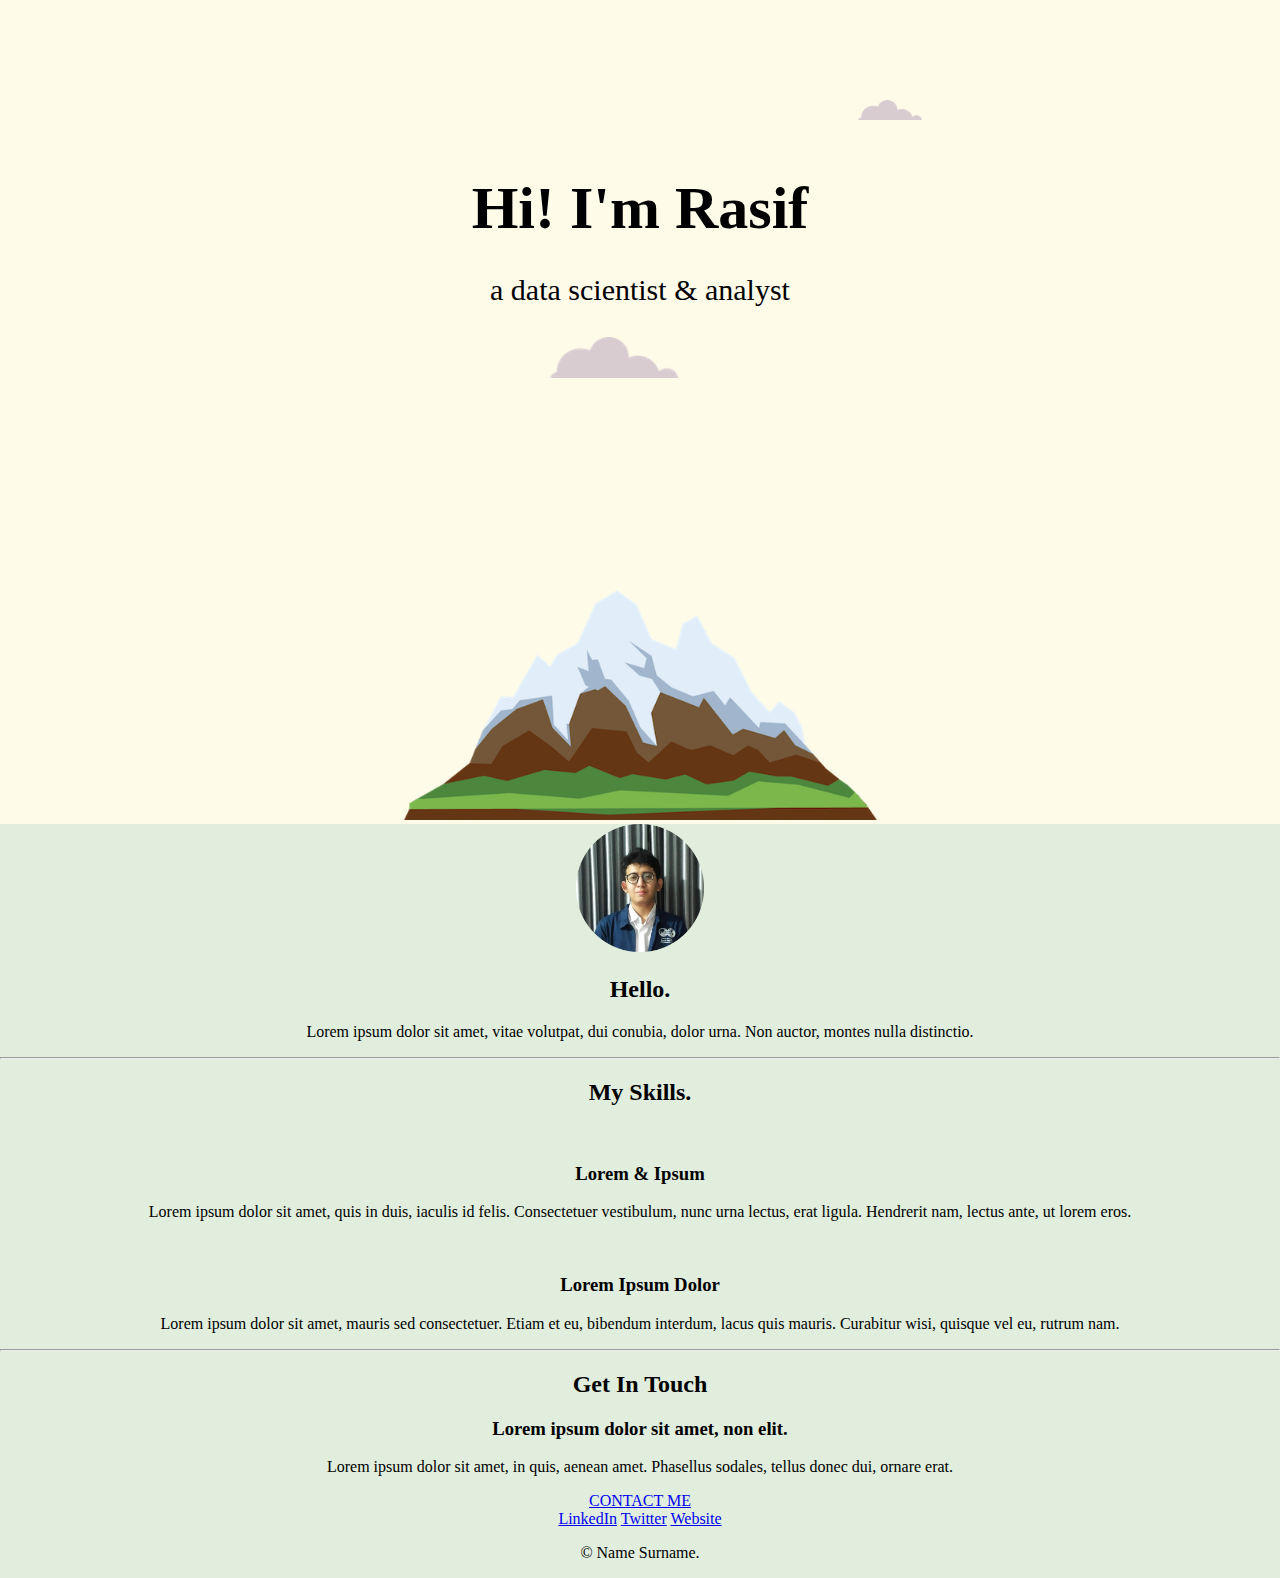
==== Basic HTML with CSS/index.html @ c48f8cdd "Editing top container CSS" ====
<!DOCTYPE html>
<html lang="en">
<head>
    <meta charset="UTF-8">
    <meta http-equiv="X-UA-Compatible" content="IE=edge">
    <meta name="viewport" content="width=device-width, initial-scale=1.0">
    <title>Nahari Rasif</title>

    <link rel="stylesheet" href="css/style.css">
</head>
<body>
    <div class="top-container">
        <img class='top-cloud' src="images/cloud.png" alt="">
        <h1 class="name-text">Hi! I'm <span class='name-style'>Rasif</span></h1>
        <p class="job-position">a data scientist & analyst</p>
        <img class='bottom-cloud' src="images/cloud.png" alt="">
        <img class='mountain' src="images/mountain.png" alt="">
    </div>

    <div class="middle-container">
        <div class="profile">
            <img class="profile-pic" src="images/NR ProfPic.png" alt="">
            <h2>Hello.</h2>
            <p>Lorem ipsum dolor sit amet, vitae volutpat, dui conubia, dolor urna. Non auctor, montes nulla distinctio.</p>
        </div>
        <hr>
        <div class="skills">
            <h2>My Skills.</h2>
            <div div class="skill-row">
            <img class="" src="" alt="">
            <h3>Lorem & Ipsum</h3>
            <p>Lorem ipsum dolor sit amet, quis in duis, iaculis id felis. Consectetuer vestibulum, nunc urna lectus, erat ligula. Hendrerit nam, lectus ante, ut lorem eros.</p>
        </div>
        <div class="skill-row">
            <img class="" src="" alt="">
            <h3>Lorem Ipsum Dolor</h3>
            <p>Lorem ipsum dolor sit amet, mauris sed consectetuer. Etiam et eu, bibendum interdum, lacus quis mauris. Curabitur wisi, quisque vel eu, rutrum nam.</p>
        </div>
        </div>
        <hr>
        <div class="contact-me">
            <h2>Get In Touch</h2>
            <h3>Lorem ipsum dolor sit amet, non elit.</h3>
            <p>Lorem ipsum dolor sit amet, in quis, aenean amet. Phasellus sodales, tellus donec dui, ornare erat.</p>
            <a class="btn" href="mailto:name@email.com">CONTACT ME</a>
        </div>
    </div>

    <div class="bottom-container">
        <a class="footer-link" href="https://www.linkedin.com/">LinkedIn</a>
        <a class="footer-link" href="https://twitter.com/">Twitter</a>
        <a class="footer-link" href="https://www.appbrewery.co/">Website</a>
        <p>© Name Surname.</p>
    </div>
</body>
</html>
---- Basic HTML with CSS/css/style.css ----
body{
    margin: 0px;
    background-color: #E1EEDD;
    text-align: center;
}

h1 {
    margin-top: 0px;
}

.top-container{
    background-color: #FEFBE9;
    position: relative;
    padding-top: 100px;
}

.profile-pic {
    width: 10%;
}

.name-text {
    width: 600px;
    font-size: 60px;
    margin: 0px auto 0px auto;
}

.job-position{
    font-size: 30px;
}

.top-cloud {
    width: 5%;
    position: relative;
    margin-left: 500px;
    margin-bottom: 50px;

}

.bottom-cloud {
    width: 10%;
    position: absolute;
    left: 550px;
    
}

.mountain {
    margin-top: 200px;
    width: 37%;
}
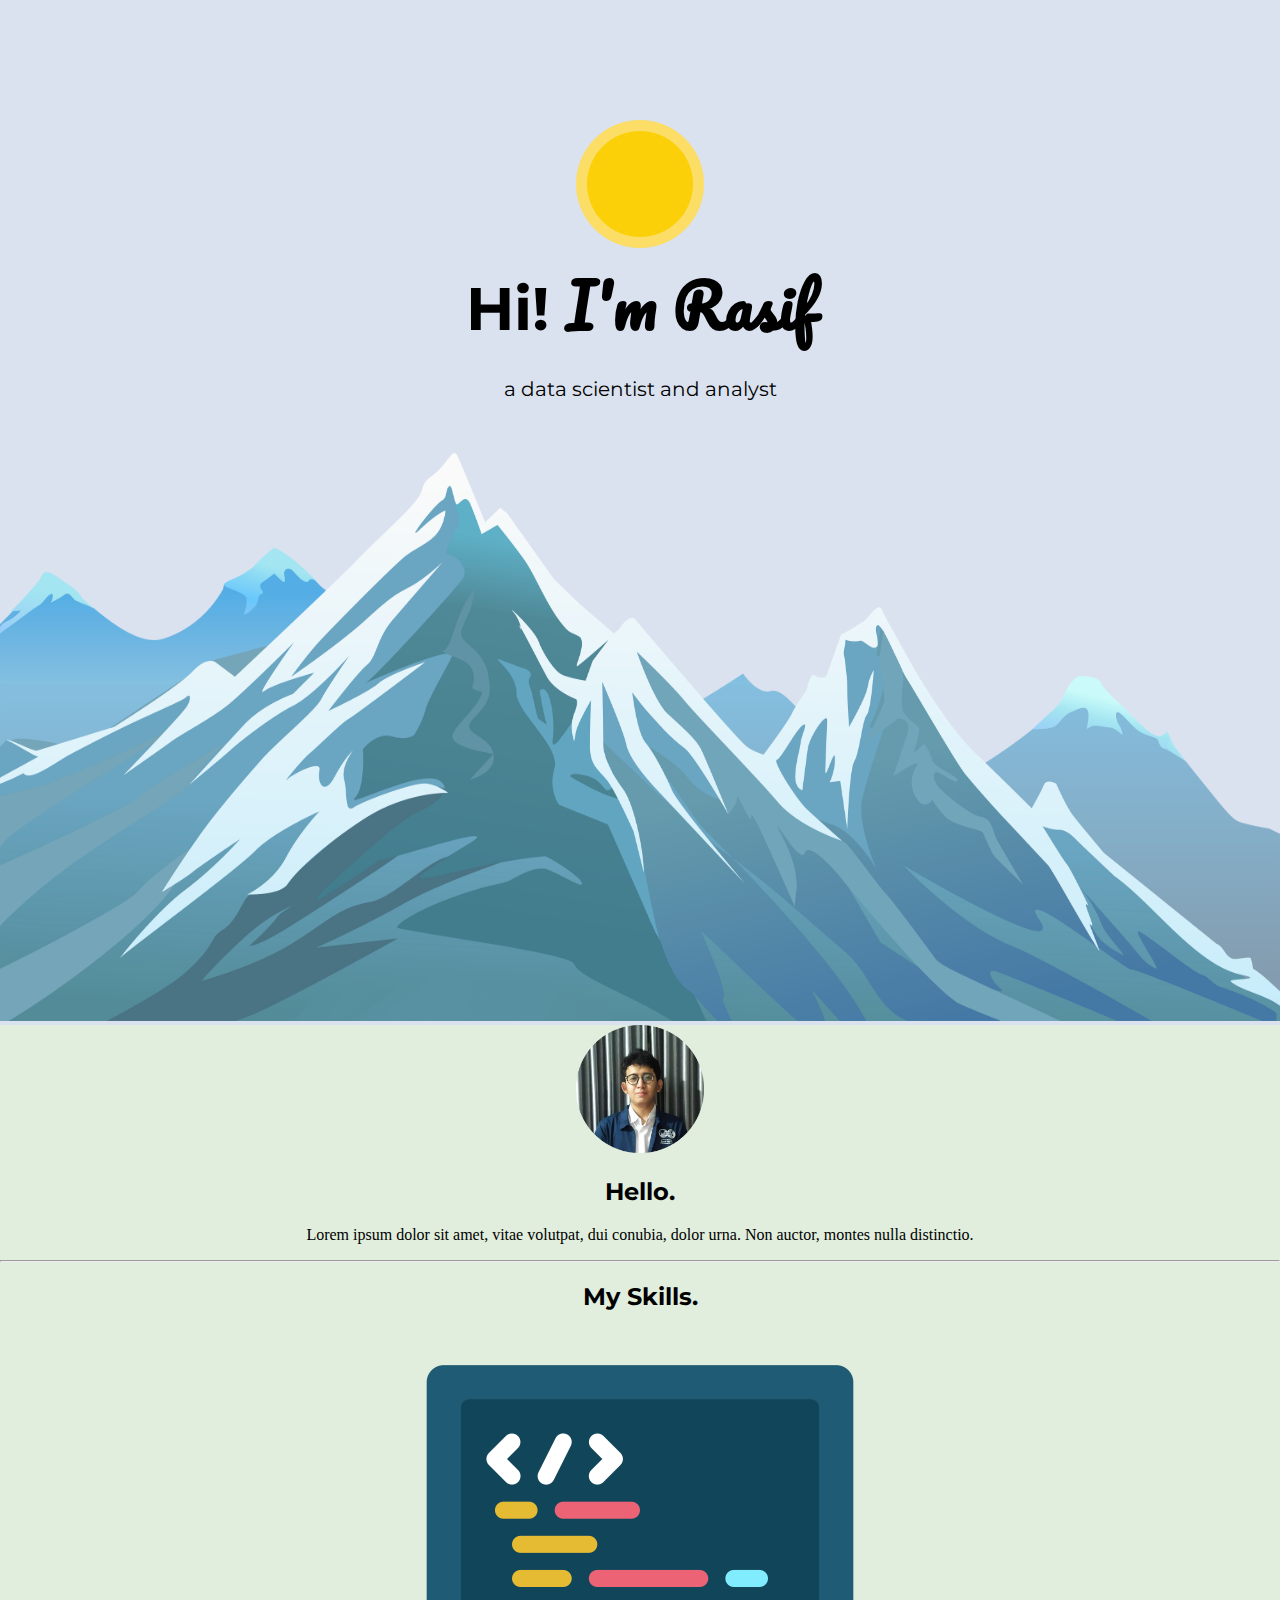
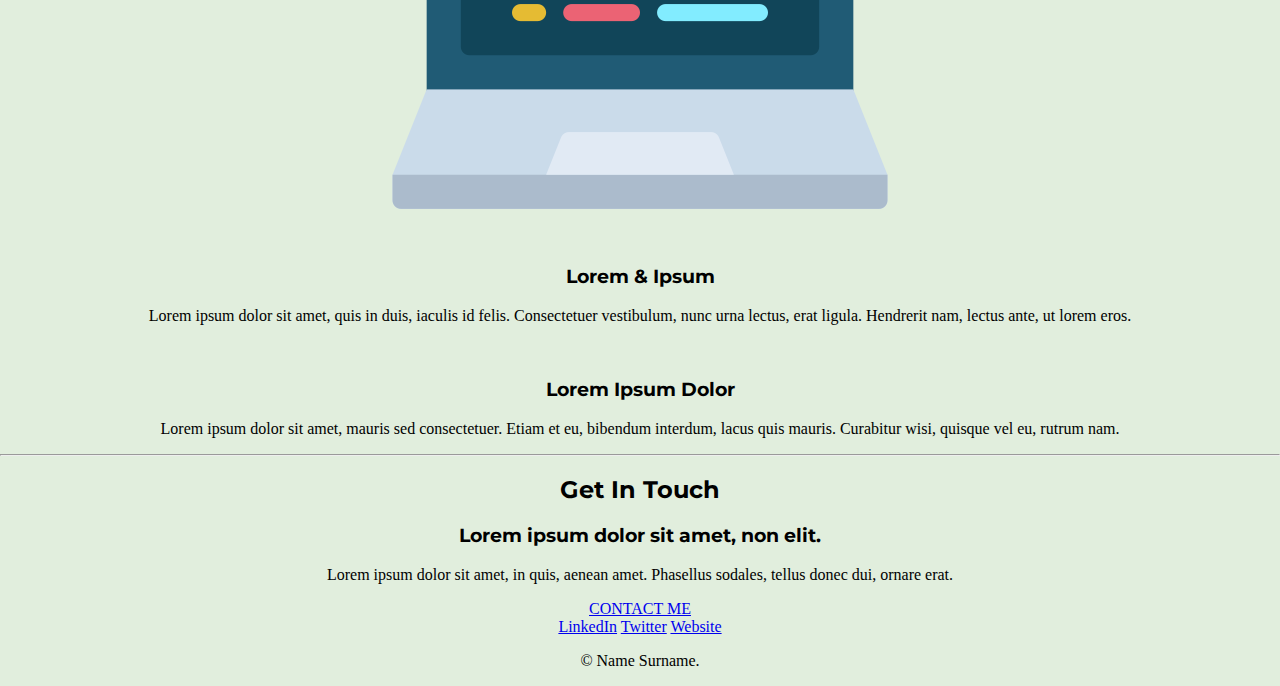
==== commit 7a6d091a: "Add some image" ====
--- a/Basic HTML with CSS/index.html
+++ b/Basic HTML with CSS/index.html
@@ -7,13 +7,15 @@
     <title>Nahari Rasif</title>
 
     <link rel="stylesheet" href="css/style.css">
+    <link rel="preconnect" href="https://fonts.googleapis.com">
+    <link rel="preconnect" href="https://fonts.gstatic.com" crossorigin>
+    <link href="https://fonts.googleapis.com/css2?family=Montserrat&family=Pacifico&display=swap" rel="stylesheet">
 </head>
 <body>
     <div class="top-container">
-        <img class='top-cloud' src="images/cloud.png" alt="">
-        <h1 class="name-text">Hi! I'm <span class='name-style'>Rasif</span></h1>
-        <p class="job-position">a data scientist & analyst</p>
-        <img class='bottom-cloud' src="images/cloud.png" alt="">
+        <img class="sun" src="images/sun.png" alt="">
+        <h1 class="name-text">Hi! <span class='name-style'>I'm Rasif</span></h1>
+        <p class="job-position">a data scientist and analyst</p>
         <img class='mountain' src="images/mountain.png" alt="">
     </div>
 
@@ -27,7 +29,7 @@
         <div class="skills">
             <h2>My Skills.</h2>
             <div div class="skill-row">
-            <img class="" src="" alt="">
+            <img class="" src="images/programming.png" alt="">
             <h3>Lorem & Ipsum</h3>
             <p>Lorem ipsum dolor sit amet, quis in duis, iaculis id felis. Consectetuer vestibulum, nunc urna lectus, erat ligula. Hendrerit nam, lectus ante, ut lorem eros.</p>
         </div>
--- a/Basic HTML with CSS/css/style.css
+++ b/Basic HTML with CSS/css/style.css
@@ -6,10 +6,27 @@
 
 h1 {
     margin-top: 0px;
+    font-family: 'montserrat', sans-serif;
+}
+
+h2 {
+    font-family: 'montserrat', sans-serif;
+}
+
+h3 {
+    font-family: 'montserrat', sans-serif;
+}
+
+.name-text {
+    font-family: 'Montserrat', sans-serif;
+}
+
+.name-style {
+    font-family: 'Pacifico', cursive;
 }
 
 .top-container{
-    background-color: #FEFBE9;
+    background-color: #DBE2EF;
     position: relative;
     padding-top: 100px;
 }
@@ -25,25 +42,22 @@
 }
 
 .job-position{
-    font-size: 30px;
+    font-size: 20px;
+    font-family: 'montserrat', sans-serif;
 }
 
-.top-cloud {
-    width: 5%;
+.sun{
     position: relative;
-    margin-left: 500px;
-    margin-bottom: 50px;
-
+    margin-top: 20px;
+    width: 10%;
 }
 
-.bottom-cloud {
-    width: 10%;
-    position: absolute;
-    left: 550px;
-    
-}
 
 .mountain {
-    margin-top: 200px;
-    width: 37%;
+    margin-top: 0px;
+    margin-bottom: 0px;
+    position: relative;
+    width: 100%;
+    height: 600px;
+    image-resolution: 300dpi;
 }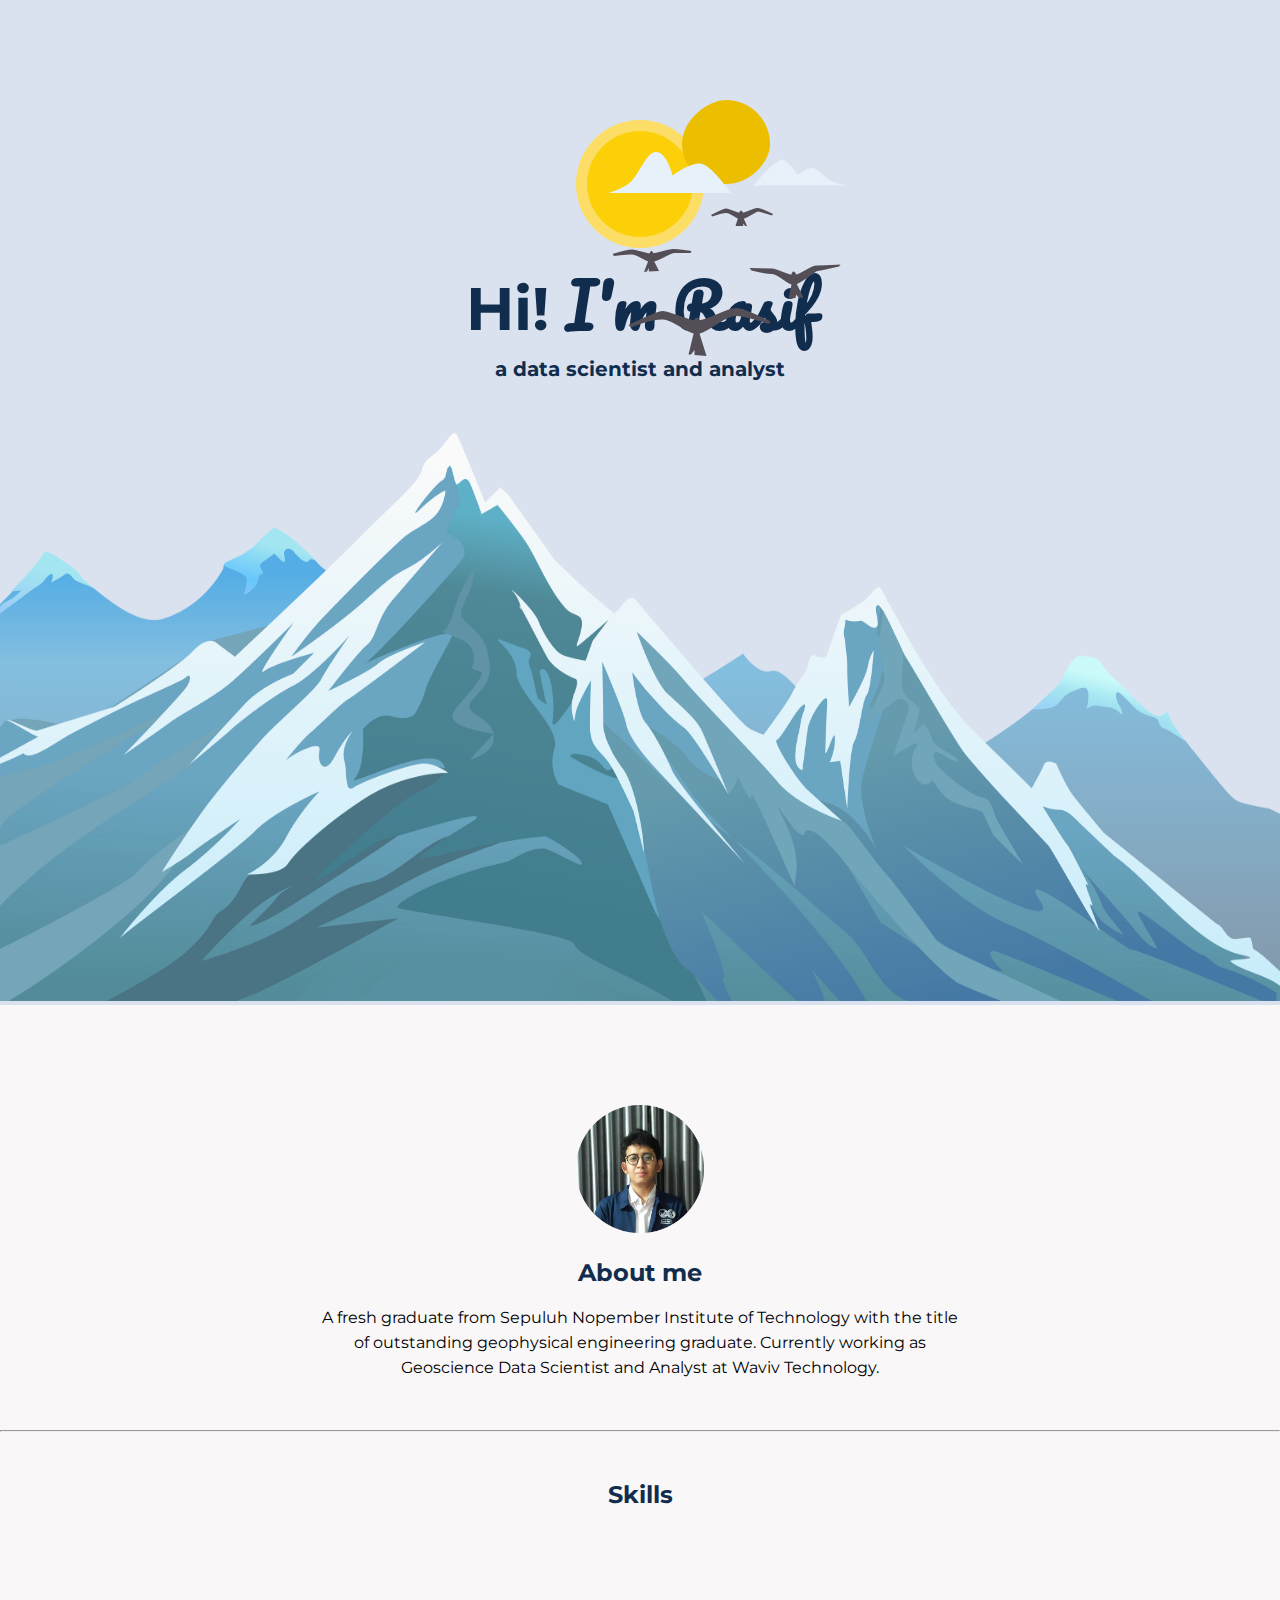
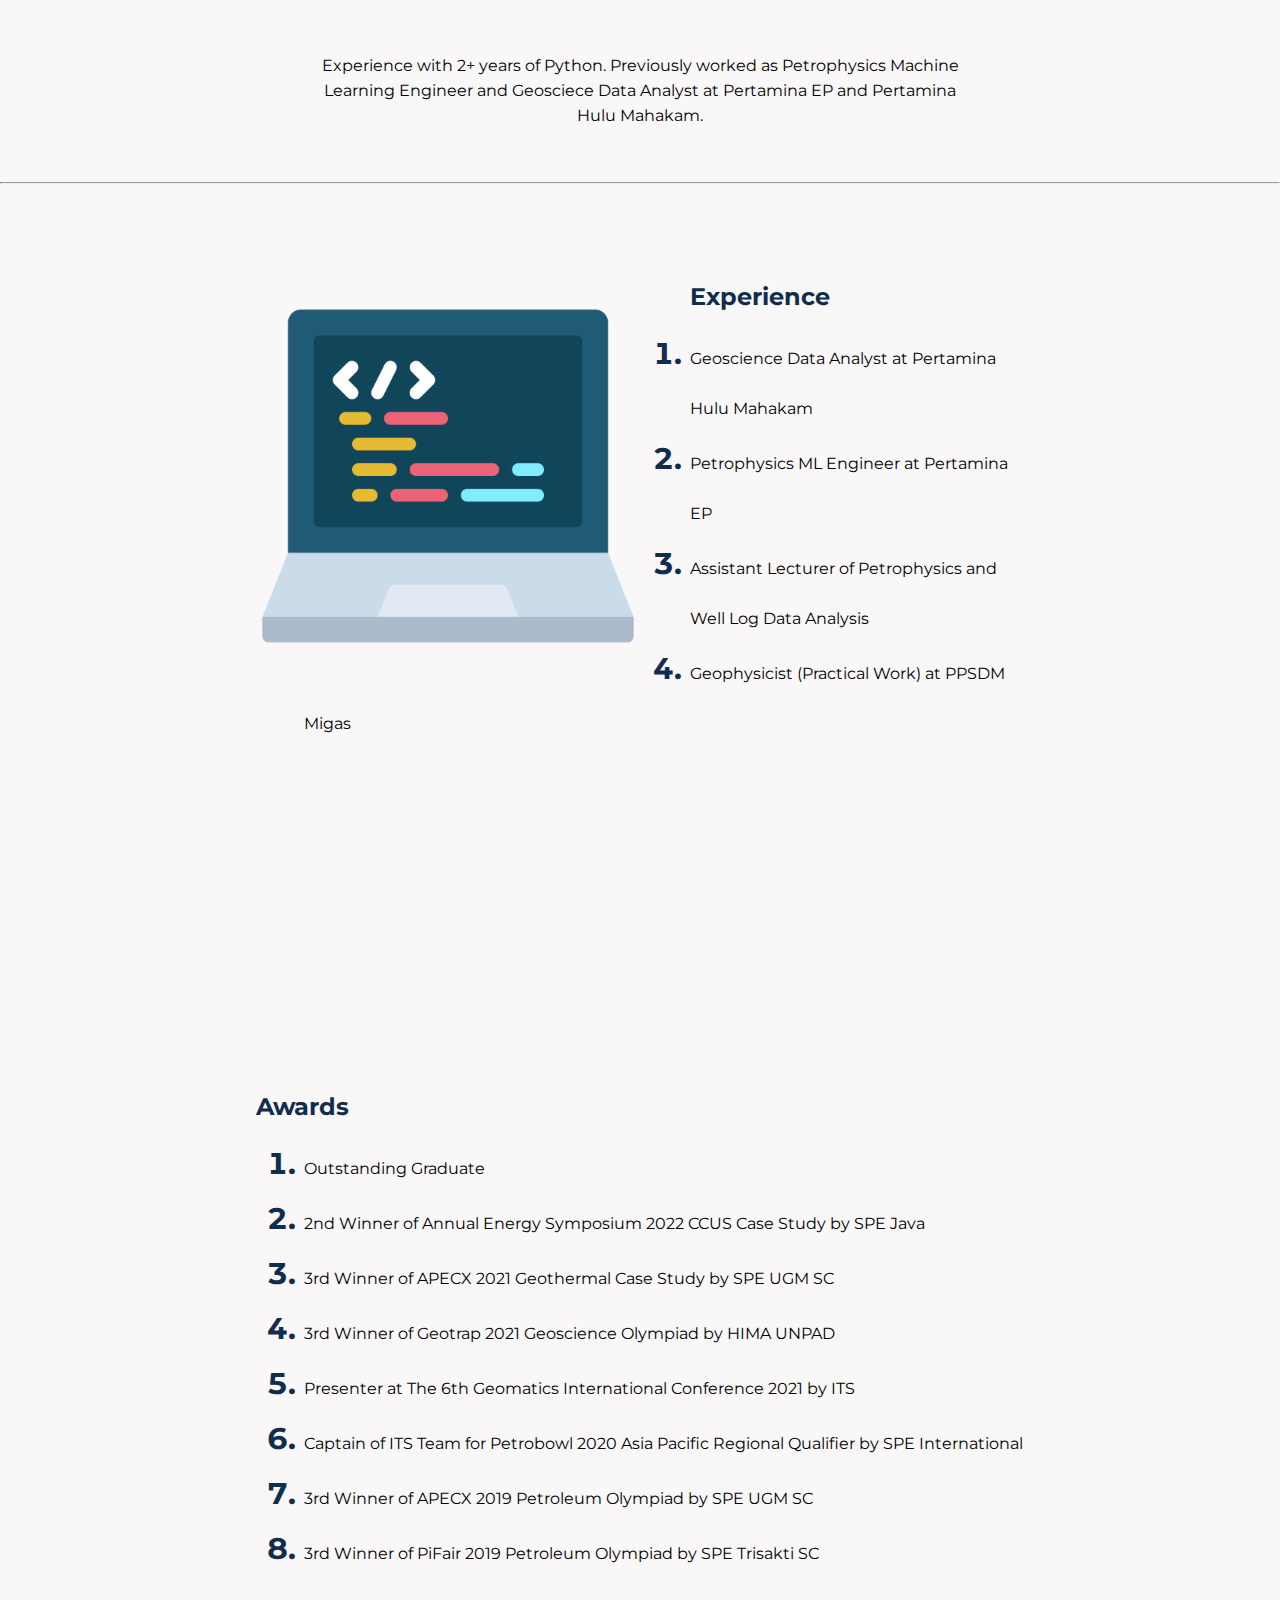
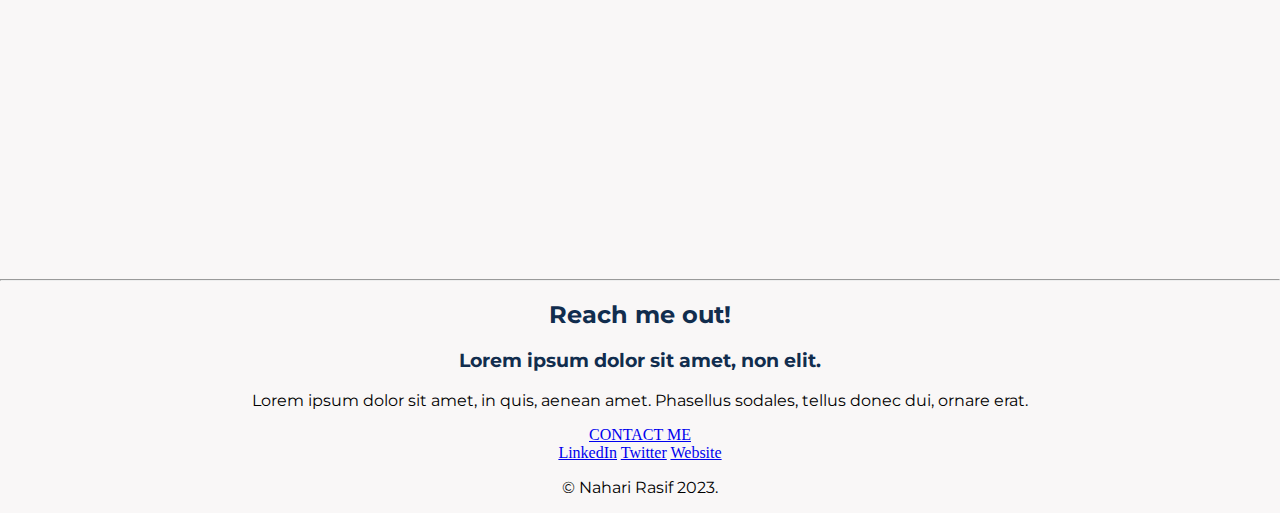
==== commit 81da3e17: "Add copyright" ====
--- a/Basic HTML with CSS/index.html
+++ b/Basic HTML with CSS/index.html
@@ -14,6 +14,7 @@
 <body>
     <div class="top-container">
         <img class="sun" src="images/sun.png" alt="">
+        <img class="birds" src="images/birds.png" alt="">
         <h1 class="name-text">Hi! <span class='name-style'>I'm Rasif</span></h1>
         <p class="job-position">a data scientist and analyst</p>
         <img class='mountain' src="images/mountain.png" alt="">
@@ -22,26 +23,70 @@
     <div class="middle-container">
         <div class="profile">
             <img class="profile-pic" src="images/NR ProfPic.png" alt="">
-            <h2>Hello.</h2>
-            <p>Lorem ipsum dolor sit amet, vitae volutpat, dui conubia, dolor urna. Non auctor, montes nulla distinctio.</p>
+            <h2>About me</h2>
+            <p>A fresh graduate from Sepuluh Nopember Institute of Technology with the title of outstanding geophysical engineering graduate. 
+                Currently working as Geoscience Data Scientist and Analyst at Waviv Technology.</p>
         </div>
         <hr>
         <div class="skills">
-            <h2>My Skills.</h2>
-            <div div class="skill-row">
-            <img class="" src="images/programming.png" alt="">
-            <h3>Lorem & Ipsum</h3>
-            <p>Lorem ipsum dolor sit amet, quis in duis, iaculis id felis. Consectetuer vestibulum, nunc urna lectus, erat ligula. Hendrerit nam, lectus ante, ut lorem eros.</p>
-        </div>
-        <div class="skill-row">
-            <img class="" src="" alt="">
-            <h3>Lorem Ipsum Dolor</h3>
-            <p>Lorem ipsum dolor sit amet, mauris sed consectetuer. Etiam et eu, bibendum interdum, lacus quis mauris. Curabitur wisi, quisque vel eu, rutrum nam.</p>
-        </div>
+            <h2>Skills</h2>
+            <div div class="wrapper-skills">
+                <div class="item">
+                    <img class="skills-pic" src="images/python.png" alt="">
+                </div>
+                <div class="item">
+                    <img class="skills-pic" src="images/mysql.png" alt="">
+                </div>
+                <div class="item">
+                    <img class="css-pic" src="images/mongodb.png" alt="">
+                </div>
+                <div class="item">
+                    <img class="skills-pic" src="images/tableau.png" alt="">
+                </div>
+                <div class="item">
+                    <img class="html-pic" src="images/html.png" alt="">
+                </div>
+                <div class="item">
+                    <img class="css-pic" src="images/css.png" alt="">
+                </div>
+                <div class="item">
+                    <img class="js-pic" src="images/javascript.png" alt="">
+                </div>
+            </div>
+            
+            <p>Experience with 2+ years of Python. Previously worked as Petrophysics Machine Learning Engineer and Geosciece Data Analyst at Pertamina EP and Pertamina Hulu Mahakam.</p>
         </div>
         <hr>
+        <div class="Experience">
+            <img class="programming-pic" src="images/programming.png" alt="">
+            <h2>Experience</h2>
+            <ol>
+                <li>Geoscience Data Analyst at Pertamina Hulu Mahakam</li>
+                <li>Petrophysics ML Engineer at Pertamina EP</li>
+                <li>Assistant Lecturer of Petrophysics and Well Log Data Analysis</li>
+                <li>Geophysicist (Practical Work) at PPSDM Migas</li>
+            </ol>
+        </div>
+        
+        <div class="Experience">
+            <img class="medal-pic" src="images/trophy.png" alt="">
+            <h2>Awards</h2>
+            <ol>
+                <li>Outstanding Graduate</li>
+                <li>2nd Winner of Annual Energy Symposium 2022 CCUS Case Study by SPE Java</li>
+                <li>3rd Winner of APECX 2021 Geothermal Case Study by SPE UGM SC</li>
+                <li>3rd Winner of Geotrap 2021 Geoscience Olympiad by HIMA UNPAD</li>
+                <li>Presenter at The 6th Geomatics International Conference 2021 by ITS</li>
+                <li>Captain of ITS Team for Petrobowl 2020 Asia Pacific Regional Qualifier by SPE International</li>
+                <li>3rd Winner of APECX 2019 Petroleum Olympiad by SPE UGM SC</li>
+                <li>3rd Winner of PiFair 2019 Petroleum Olympiad by SPE Trisakti SC</li>
+            </ol>
+        </div>
+
+    </div>
+        <hr>
         <div class="contact-me">
-            <h2>Get In Touch</h2>
+            <h2>Reach me out!</h2>
             <h3>Lorem ipsum dolor sit amet, non elit.</h3>
             <p>Lorem ipsum dolor sit amet, in quis, aenean amet. Phasellus sodales, tellus donec dui, ornare erat.</p>
             <a class="btn" href="mailto:name@email.com">CONTACT ME</a>
@@ -52,7 +97,7 @@
         <a class="footer-link" href="https://www.linkedin.com/">LinkedIn</a>
         <a class="footer-link" href="https://twitter.com/">Twitter</a>
         <a class="footer-link" href="https://www.appbrewery.co/">Website</a>
-        <p>© Name Surname.</p>
+        <p>© Nahari Rasif 2023.</p>
     </div>
 </body>
 </html>--- a/Basic HTML with CSS/css/style.css
+++ b/Basic HTML with CSS/css/style.css
@@ -1,19 +1,28 @@
 body{
     margin: 0px;
-    background-color: #E1EEDD;
+    background-color: #F9F7F7;
     text-align: center;
 }
 
 h1 {
     margin-top: 0px;
     font-family: 'montserrat', sans-serif;
+    color: #112D4E;
 }
 
 h2 {
     font-family: 'montserrat', sans-serif;
+    color: #112D4E;
+    font-weight: bolder;
 }
 
 h3 {
+    font-family: 'montserrat', sans-serif;
+    color: #112D4E;
+    font-weight: bolder;
+}
+
+p {
     font-family: 'montserrat', sans-serif;
 }
 
@@ -32,7 +41,7 @@
 }
 
 .profile-pic {
-    width: 10%;
+    width: 20%;
 }
 
 .name-text {
@@ -44,6 +53,9 @@
 .job-position{
     font-size: 20px;
     font-family: 'montserrat', sans-serif;
+    margin-top: 0px;
+    color: #112D4E;
+    font-weight: bold;
 }
 
 .sun{
@@ -52,6 +64,11 @@
     width: 10%;
 }
 
+.birds{
+    position: absolute;
+    width: 20%;
+    left: 600px;
+}
 
 .mountain {
     margin-top: 0px;
@@ -60,4 +77,92 @@
     width: 100%;
     height: 600px;
     image-resolution: 300dpi;
+}
+
+.profile{
+    width: 50%;
+    margin: 100px auto 50px auto;
+    line-height: 25px;
+}
+
+.wrapper-skills {
+    max-height: 200px;
+    display: flex;
+    overflow-x: auto;
+    width: 50%;
+    margin: auto;
+}
+
+.wrapper-skills::-webkit-scrollbar{
+    width: 0;
+}
+
+.wrapper-skills .item{
+    min-width: 110px;
+    height: 110px;
+    line-height: 50px;
+    text-align: center;
+    margin-right: 28px;
+}
+
+.skills {
+    width: 50%;
+    height: 200px;
+    margin: 50px auto 100px auto;
+    line-height: 25px;
+}
+
+.skills-pic {
+    width: 70px;
+    margin-top: 20px ;
+}
+
+.html-pic {
+    width: 50px;
+    margin-top: 20px;
+}
+
+.css-pic{
+    width: 63px;
+    margin-top: 17px;
+}
+
+.js-pic{
+    width: 70px;
+}
+
+.Experience {
+    width: 60%;
+    margin: 100px auto 100px auto;
+    line-height: 25px;
+    text-align: left;
+    margin-bottom: 300px;
+}
+
+.programming-pic {
+    width: 50%;
+    float: left;
+    margin: 0px 50px 15px 0px;
+}
+
+ol {
+    list-style: none;
+    counter-reset: list_item;
+  }
+  ol li {
+    counter-increment: list_item;
+    padding: 0 0 0 .5em;
+   
+  }
+  ol li::marker {
+    content: counter(list_item) ".";
+    color: #112D4E;
+    font-weight: bold;
+    font-family: 'montserrat', sans-serif;
+    font-size: 30px;
+}
+
+li{
+    line-height: 50px;
+    font-family: 'montserrat', sans-serif;
 }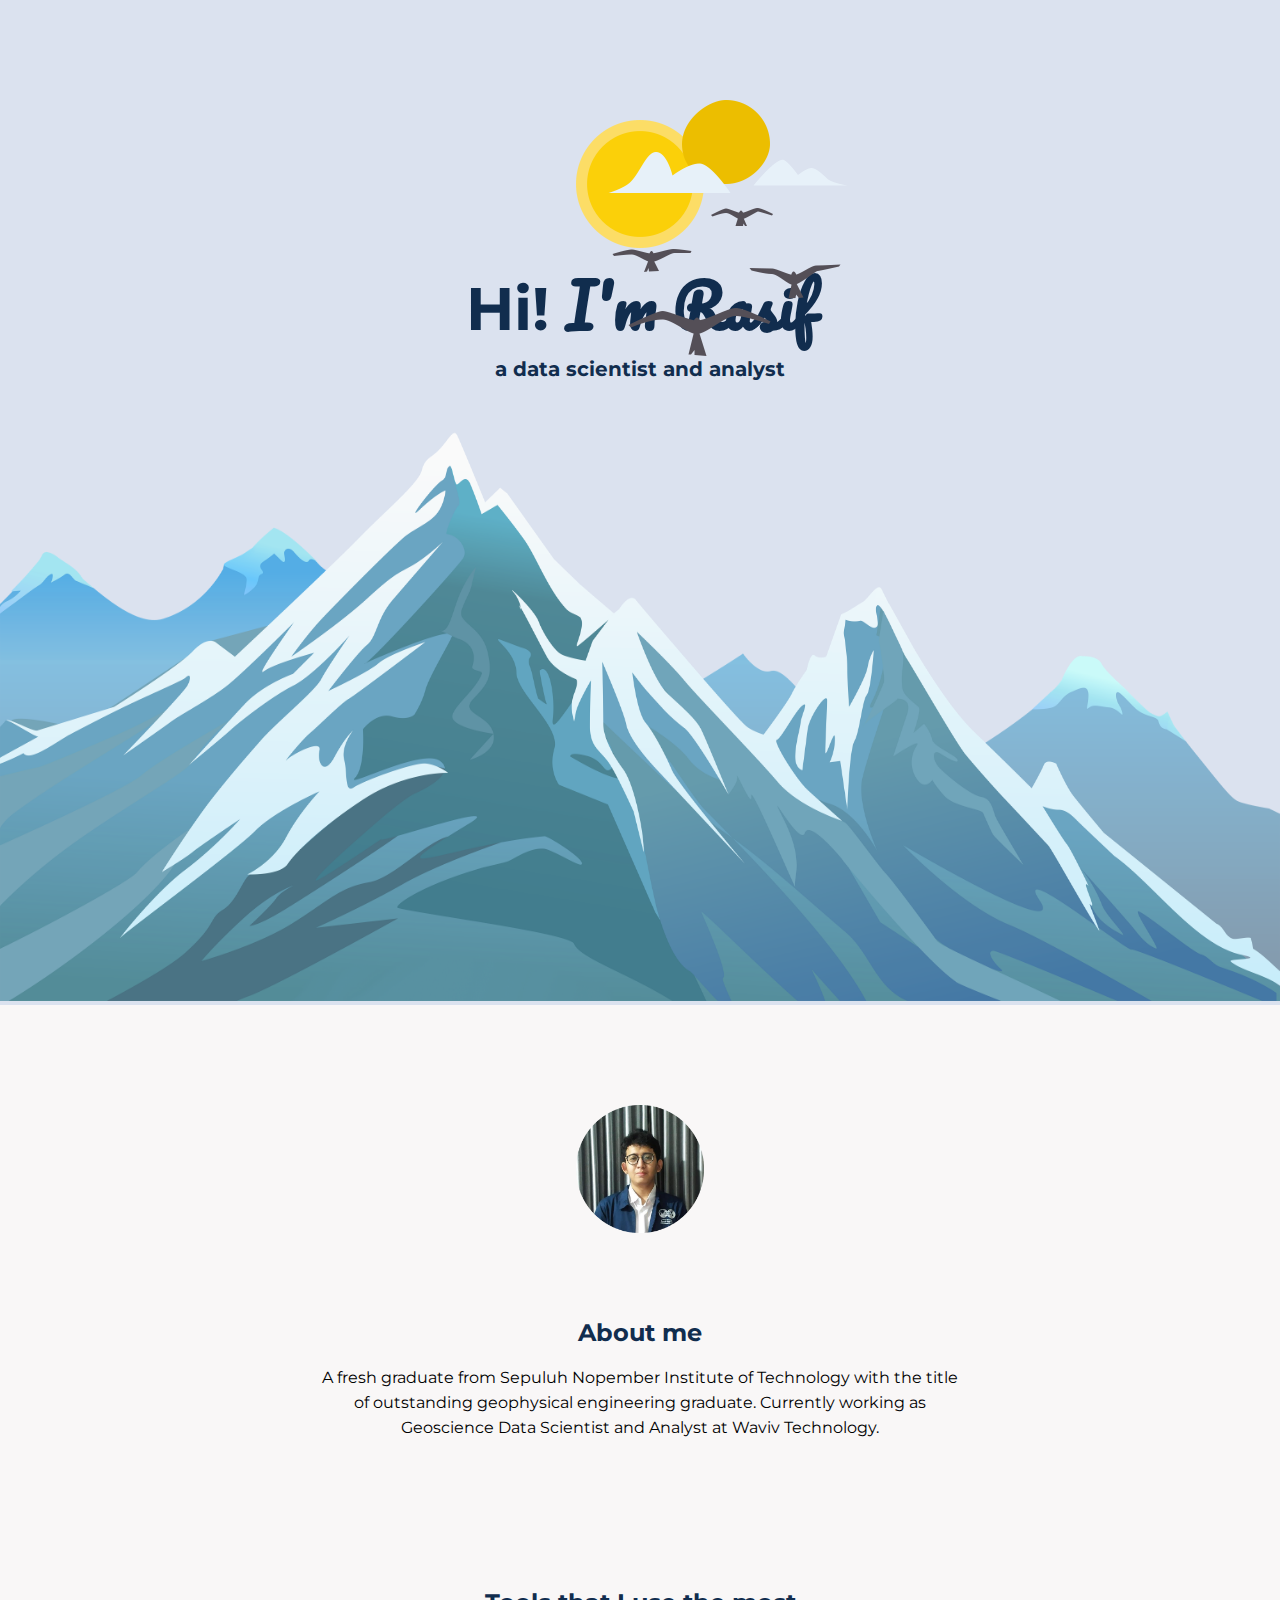
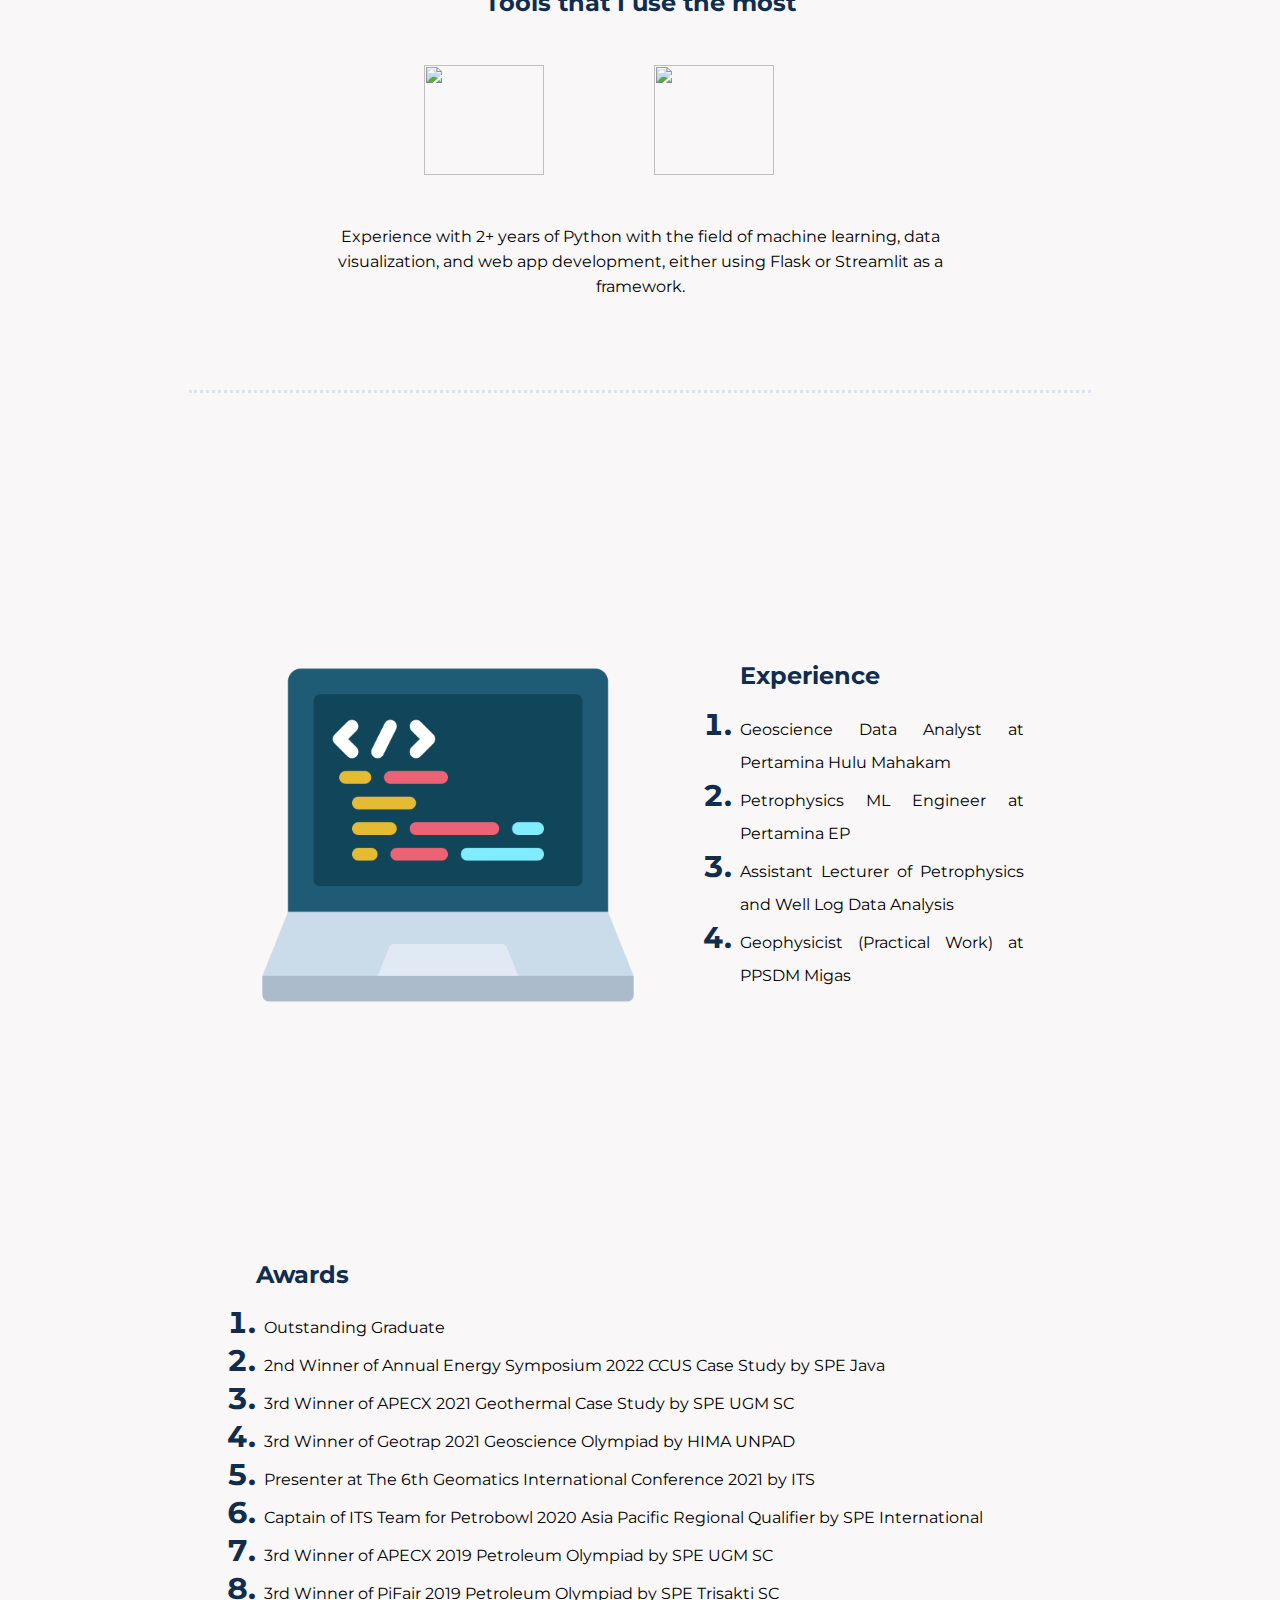
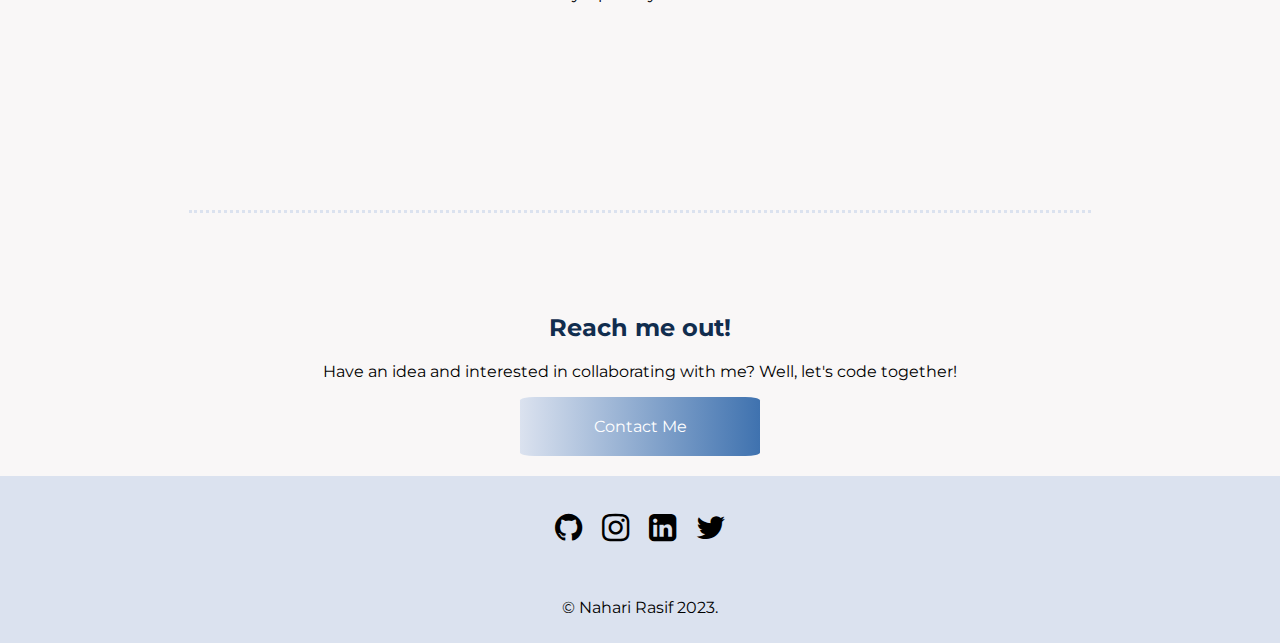
==== commit 805d2fa1: "Add footer" ====
--- a/Basic HTML with CSS/index.html
+++ b/Basic HTML with CSS/index.html
@@ -10,6 +10,7 @@
     <link rel="preconnect" href="https://fonts.googleapis.com">
     <link rel="preconnect" href="https://fonts.gstatic.com" crossorigin>
     <link href="https://fonts.googleapis.com/css2?family=Montserrat&family=Pacifico&display=swap" rel="stylesheet">
+    <link rel="stylesheet" href="https://cdnjs.cloudflare.com/ajax/libs/font-awesome/4.7.0/css/font-awesome.min.css">
 </head>
 <body>
     <div class="top-container">
@@ -27,9 +28,8 @@
             <p>A fresh graduate from Sepuluh Nopember Institute of Technology with the title of outstanding geophysical engineering graduate. 
                 Currently working as Geoscience Data Scientist and Analyst at Waviv Technology.</p>
         </div>
-        <hr>
         <div class="skills">
-            <h2>Skills</h2>
+            <h2>Tools that I use the most</h2>
             <div div class="wrapper-skills">
                 <div class="item">
                     <img class="skills-pic" src="images/python.png" alt="">
@@ -54,7 +54,7 @@
                 </div>
             </div>
             
-            <p>Experience with 2+ years of Python. Previously worked as Petrophysics Machine Learning Engineer and Geosciece Data Analyst at Pertamina EP and Pertamina Hulu Mahakam.</p>
+            <p>Experience with 2+ years of Python with the field of machine learning, data visualization, and web app development, either using Flask or Streamlit as a framework.</p>
         </div>
         <hr>
         <div class="Experience">
@@ -87,17 +87,21 @@
         <hr>
         <div class="contact-me">
             <h2>Reach me out!</h2>
-            <h3>Lorem ipsum dolor sit amet, non elit.</h3>
-            <p>Lorem ipsum dolor sit amet, in quis, aenean amet. Phasellus sodales, tellus donec dui, ornare erat.</p>
-            <a class="btn" href="mailto:name@email.com">CONTACT ME</a>
+            <p>Have an idea and interested in collaborating with me? Well, let's code together!</p>
+            <a class="btn btn1" href="mailto:naharirasif18@gmail.com" >Contact Me</a>
         </div>
     </div>
 
-    <div class="bottom-container">
-        <a class="footer-link" href="https://www.linkedin.com/">LinkedIn</a>
-        <a class="footer-link" href="https://twitter.com/">Twitter</a>
-        <a class="footer-link" href="https://www.appbrewery.co/">Website</a>
-        <p>© Nahari Rasif 2023.</p>
-    </div>
+    <footer>
+        <div class="bottom-container">
+            <ul class="social">
+                <li><a href="#"><i class="fa fa-github"></i></a></li>
+                <li><a href="#"><i class="fa fa-instagram"></i></a></li>
+                <li><a href="#"><i class="fa fa-linkedin-square"></i></a></li>
+                <li><a href="#"><i class="fa fa-twitter"></i></a></li>
+            </ul>
+            <p>© Nahari Rasif 2023.</p>
+        </div>
+    </footer>
 </body>
 </html>--- a/Basic HTML with CSS/css/style.css
+++ b/Basic HTML with CSS/css/style.css
@@ -26,6 +26,13 @@
     font-family: 'montserrat', sans-serif;
 }
 
+hr {
+    border: dotted #DBE2EF;
+    border-bottom: none;
+    width: 70%;
+    margin: 100px auto;
+}
+
 .name-text {
     font-family: 'Montserrat', sans-serif;
 }
@@ -42,6 +49,7 @@
 
 .profile-pic {
     width: 20%;
+    margin-bottom: 60px;
 }
 
 .name-text {
@@ -86,74 +94,88 @@
 }
 
 .wrapper-skills {
-    max-height: 200px;
+    max-height: 400px;
     display: flex;
     overflow-x: auto;
-    width: 50%;
+    width: 80%;
     margin: auto;
 }
 
 .wrapper-skills::-webkit-scrollbar{
-    width: 0;
+    width: 0px;
 }
 
 .wrapper-skills .item{
-    min-width: 110px;
-    height: 110px;
+    min-width: 200px;
+    height: 173px;
     line-height: 50px;
     text-align: center;
-    margin-right: 28px;
+    margin-right: 30px;
 }
 
 .skills {
     width: 50%;
-    height: 200px;
+    height: 300px;
     margin: 50px auto 100px auto;
     line-height: 25px;
+    margin-top: 150px;
 }
 
 .skills-pic {
-    width: 70px;
-    margin-top: 20px ;
+    height: 110px;
+    width: 120px;
+    margin-top: 30px ;
 }
 
 .html-pic {
-    width: 50px;
-    margin-top: 20px;
+    width: 90px;
+    margin-top: 35px;
 }
 
 .css-pic{
-    width: 63px;
-    margin-top: 17px;
+    width: 115px;
+    margin-top: 30px;
 }
 
 .js-pic{
-    width: 70px;
+    height: 150px;
+    width: 130px;
+    margin-top: 3px;
 }
 
 .Experience {
+    padding-top: 50px;
     width: 60%;
-    margin: 100px auto 100px auto;
+    margin: 200px auto 200px auto;
     line-height: 25px;
     text-align: left;
-    margin-bottom: 300px;
 }
 
 .programming-pic {
     width: 50%;
     float: left;
-    margin: 0px 50px 15px 0px;
+    margin: 0px 100px 0px 0px;
+}
+
+.medal-pic {
+    width: 38%;
+    float: right;
+    margin: 0px 0px 50px 100px;
 }
 
 ol {
+    padding: 0;
+    margin: 0;
     list-style: none;
     counter-reset: list_item;
   }
-  ol li {
+
+ol li {
     counter-increment: list_item;
     padding: 0 0 0 .5em;
-   
+
   }
+
   ol li::marker {
     content: counter(list_item) ".";
     color: #112D4E;
@@ -163,6 +185,88 @@
 }
 
 li{
-    line-height: 50px;
-    font-family: 'montserrat', sans-serif;
+    line-height: 33px;
+    font-family: 'montserrat', sans-serif;
+    text-align: justify;
+    text-justify: inter-word;
+}
+
+.btn {
+    border: none;
+    margin-bottom: 20px;
+    display: inline-block;
+    padding: 20px;
+    width: 200px;
+    font-family: "montserrat", sans-serif;
+    font-size: 16px;
+    border-radius: 6%;
+    -webkit-border-radius: 6%;
+    -moz-border-radius: 6%;
+    -ms-border-radius: 6%;
+    -o-border-radius: 6%;
+    cursor: pointer;
+    color: #fff;
+    background-size: 200%;
+    transition: 0.6s;
+    -webkit-transition: 0.6s;
+    -moz-transition: 0.6s;
+    -ms-transition: 0.6s;
+    -o-transition: 0.6s;
+    text-decoration: none;
+}
+
+.btn1 {
+    background-image: linear-gradient(to left, #112D4E, #3F72AF, #DBE2EF);
+}
+
+.btn:hover {
+    background-position: right;
+}
+
+footer {
+    background: #DBE2EF;
+    padding-bottom: 10px;
+    padding-top: 20px;
+    height: auto;
+    width: auto;
+    font-family: 'montserrat', sans-serif;
+}
+
+.bottom-container {
+    display: flex;
+    align-items: center;
+    justify-content: center;
+    flex-direction: column;
+    text-align: center;
+}
+
+.social {
+    list-style: none;
+    display: flex;
+    align-items: center;
+    justify-content: center;
+    margin: 1rem 0 2rem 0;
+    padding: 0;
+}
+
+.social li{
+    margin: 0 10px;
+}
+
+.social a{
+    text-decoration: none;
+    color: #000000;
+}
+
+.social a i{
+    font-size: 2rem;
+    transition: color .4s ease;
+    -webkit-transition: color .4s ease;
+    -moz-transition: color .4s ease;
+    -ms-transition: color .4s ease;
+    -o-transition: color .4s ease;
+}
+
+.social a:hover i{
+    color:#3F72AF;
 }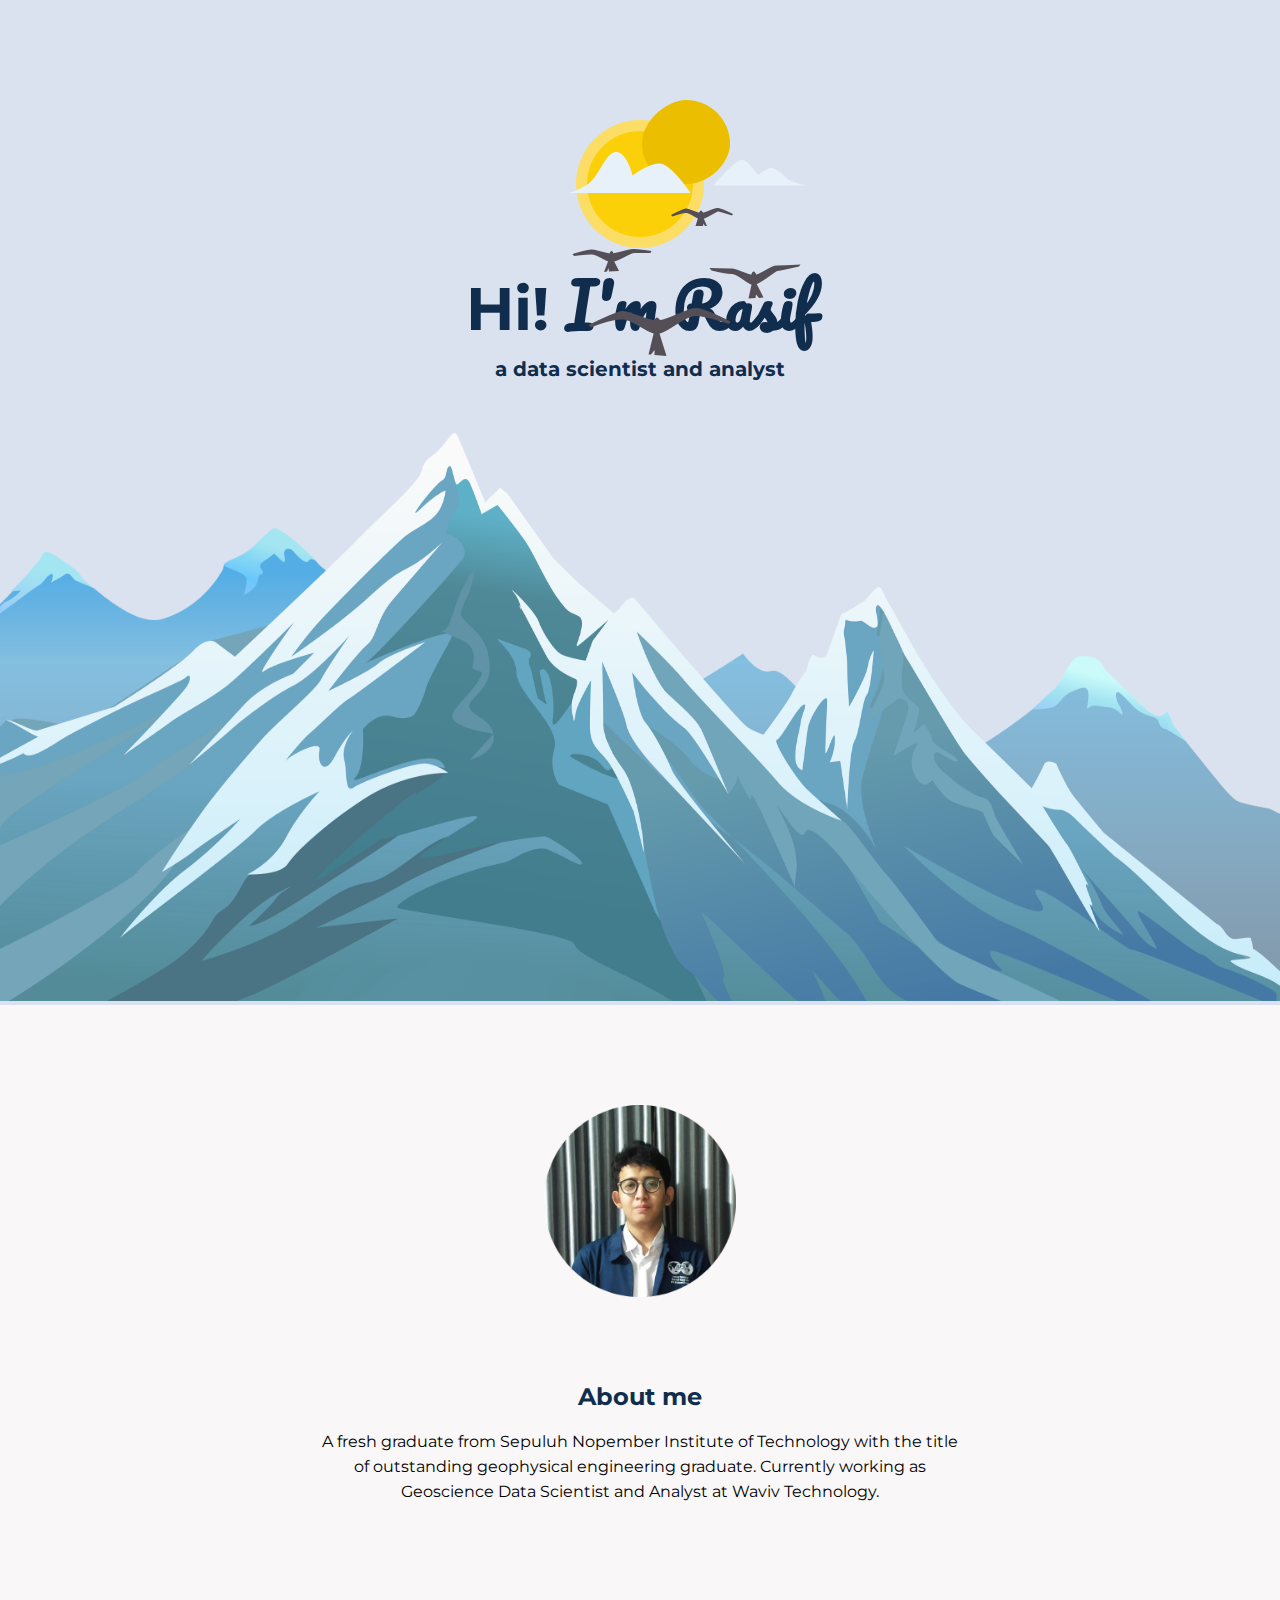
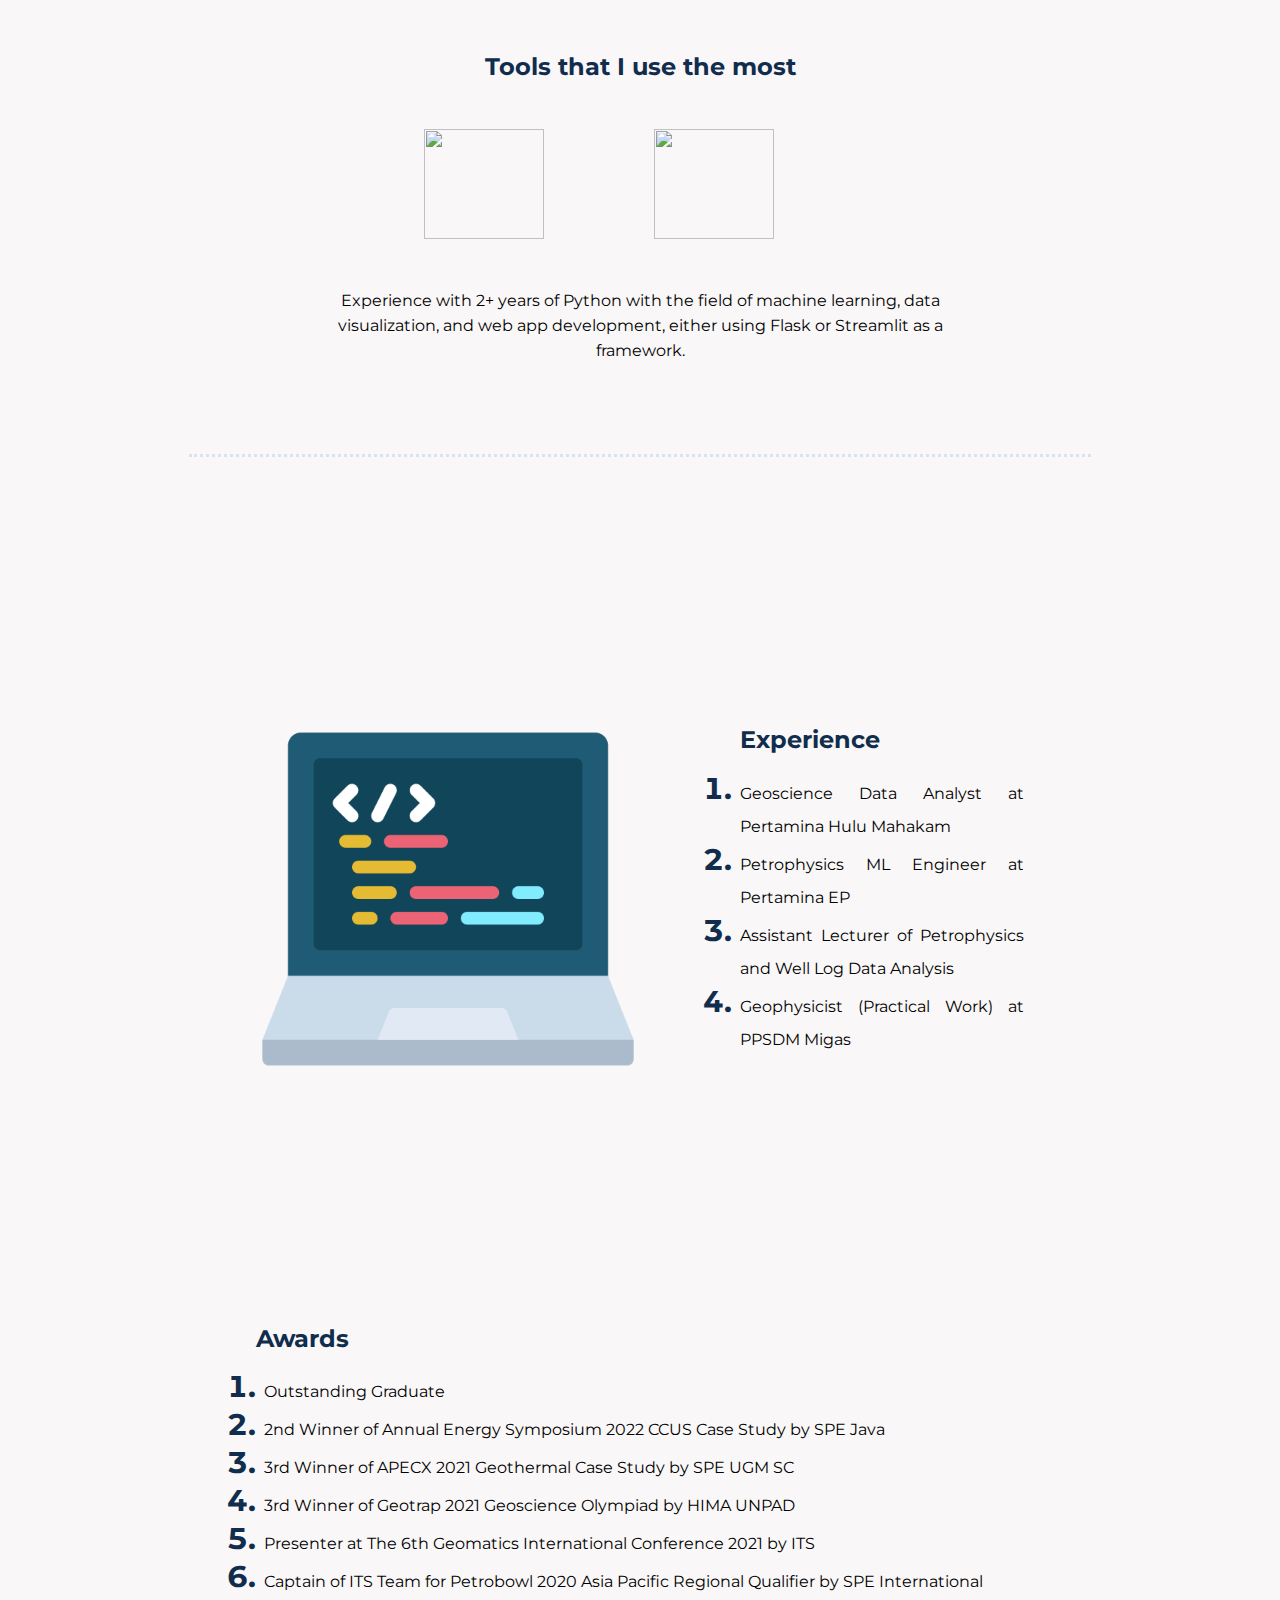
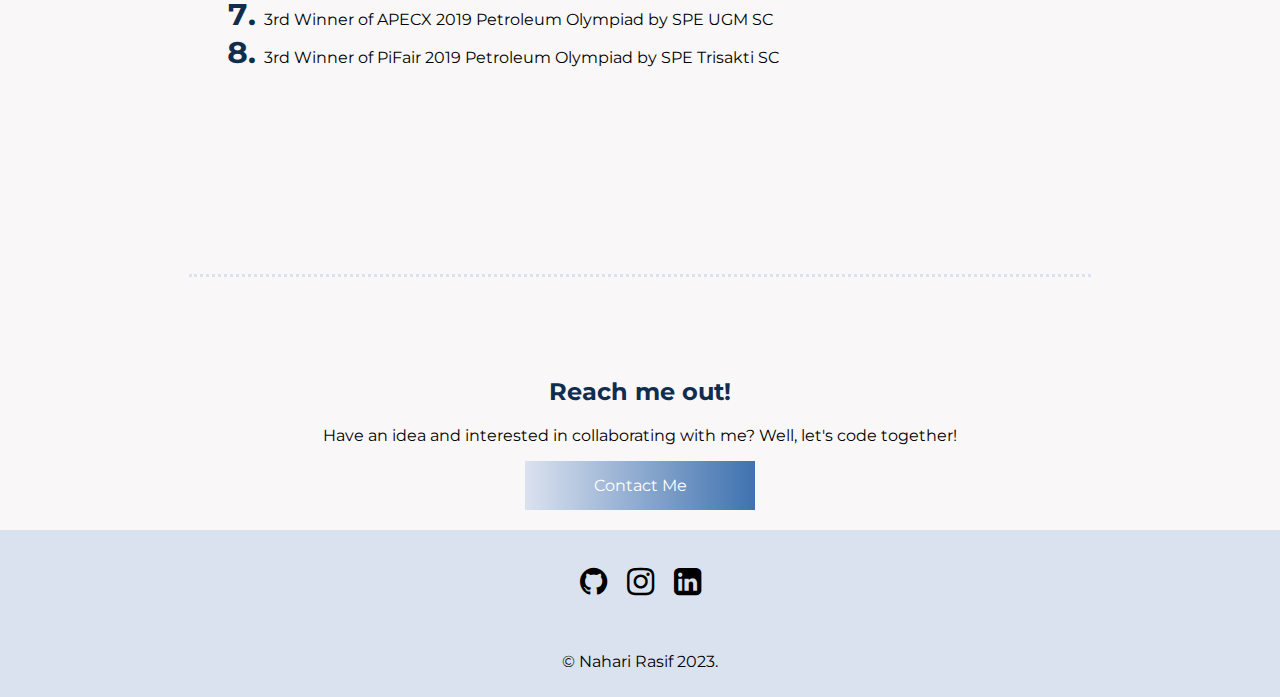
==== commit e7b8a852: "beuatify footer and some basic html" ====
--- a/Basic HTML with CSS/index.html
+++ b/Basic HTML with CSS/index.html
@@ -95,10 +95,9 @@
     <footer>
         <div class="bottom-container">
             <ul class="social">
-                <li><a href="#"><i class="fa fa-github"></i></a></li>
-                <li><a href="#"><i class="fa fa-instagram"></i></a></li>
-                <li><a href="#"><i class="fa fa-linkedin-square"></i></a></li>
-                <li><a href="#"><i class="fa fa-twitter"></i></a></li>
+                <li><a href="https://github.com/nrasif"><i class="fa fa-github"></i></a></li>
+                <li><a href="https://www.instagram.com/naharirasif/"><i class="fa fa-instagram"></i></a></li>
+                <li><a href="https://www.linkedin.com/in/naharirasif/"><i class="fa fa-linkedin-square"></i></a></li>
             </ul>
             <p>© Nahari Rasif 2023.</p>
         </div>
--- a/Basic HTML with CSS/css/style.css
+++ b/Basic HTML with CSS/css/style.css
@@ -48,7 +48,7 @@
 }
 
 .profile-pic {
-    width: 20%;
+    width: 30%;
     margin-bottom: 60px;
 }
 
@@ -75,7 +75,7 @@
 .birds{
     position: absolute;
     width: 20%;
-    left: 600px;
+    left: 35rem;
 }
 
 .mountain {
@@ -195,15 +195,10 @@
     border: none;
     margin-bottom: 20px;
     display: inline-block;
-    padding: 20px;
+    padding: 15px;
     width: 200px;
     font-family: "montserrat", sans-serif;
     font-size: 16px;
-    border-radius: 6%;
-    -webkit-border-radius: 6%;
-    -moz-border-radius: 6%;
-    -ms-border-radius: 6%;
-    -o-border-radius: 6%;
     cursor: pointer;
     color: #fff;
     background-size: 200%;
